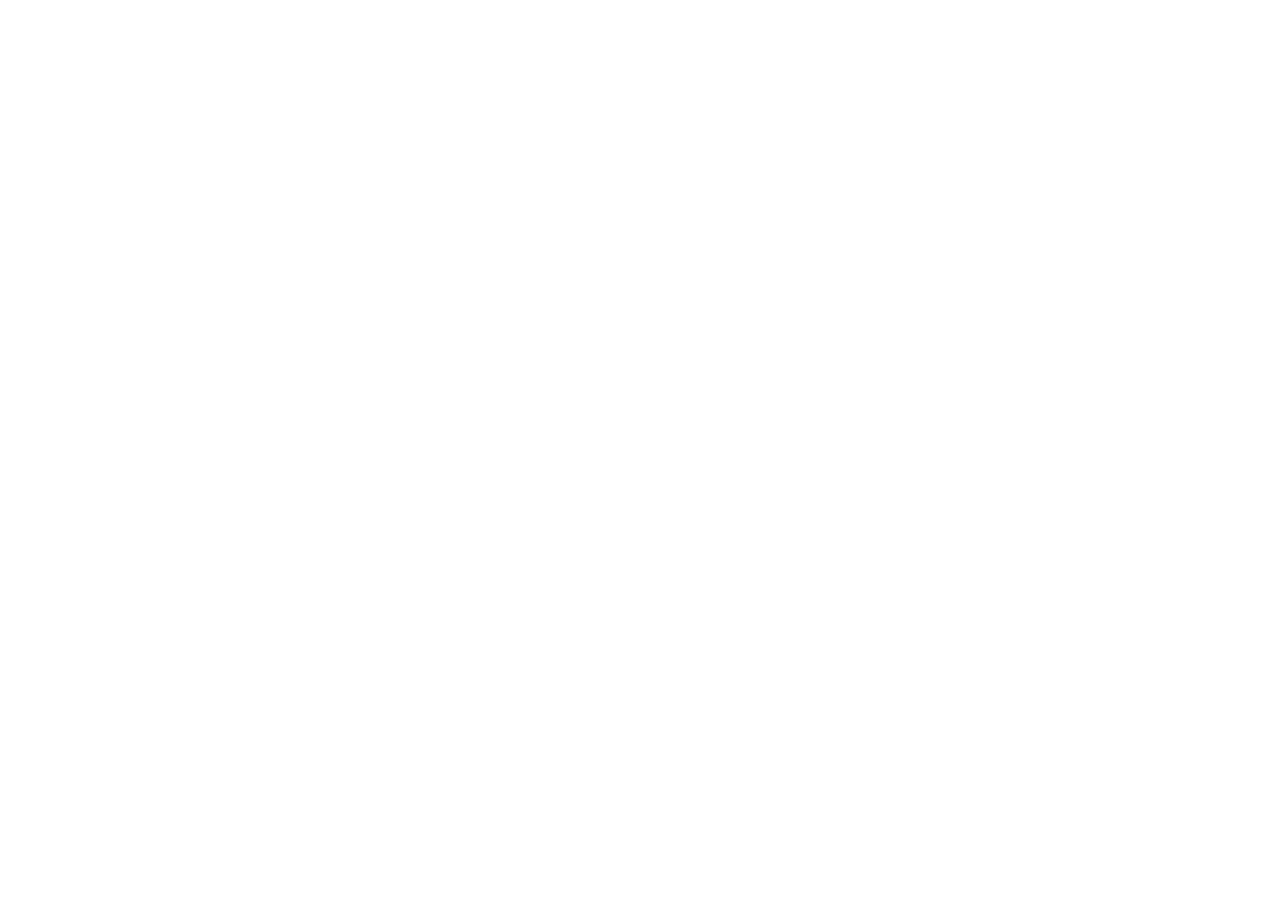
==== index.html @ 6007309a "Creación estructura básica proyecto" ====
<!DOCTYPE html>
<html lang="en">
<head>
    <meta charset="UTF-8">
    <meta name="viewport" content="width=device-width, initial-scale=1.0">
    <title>BitCook</title>
</head>
<body>
    
</body>
</html>
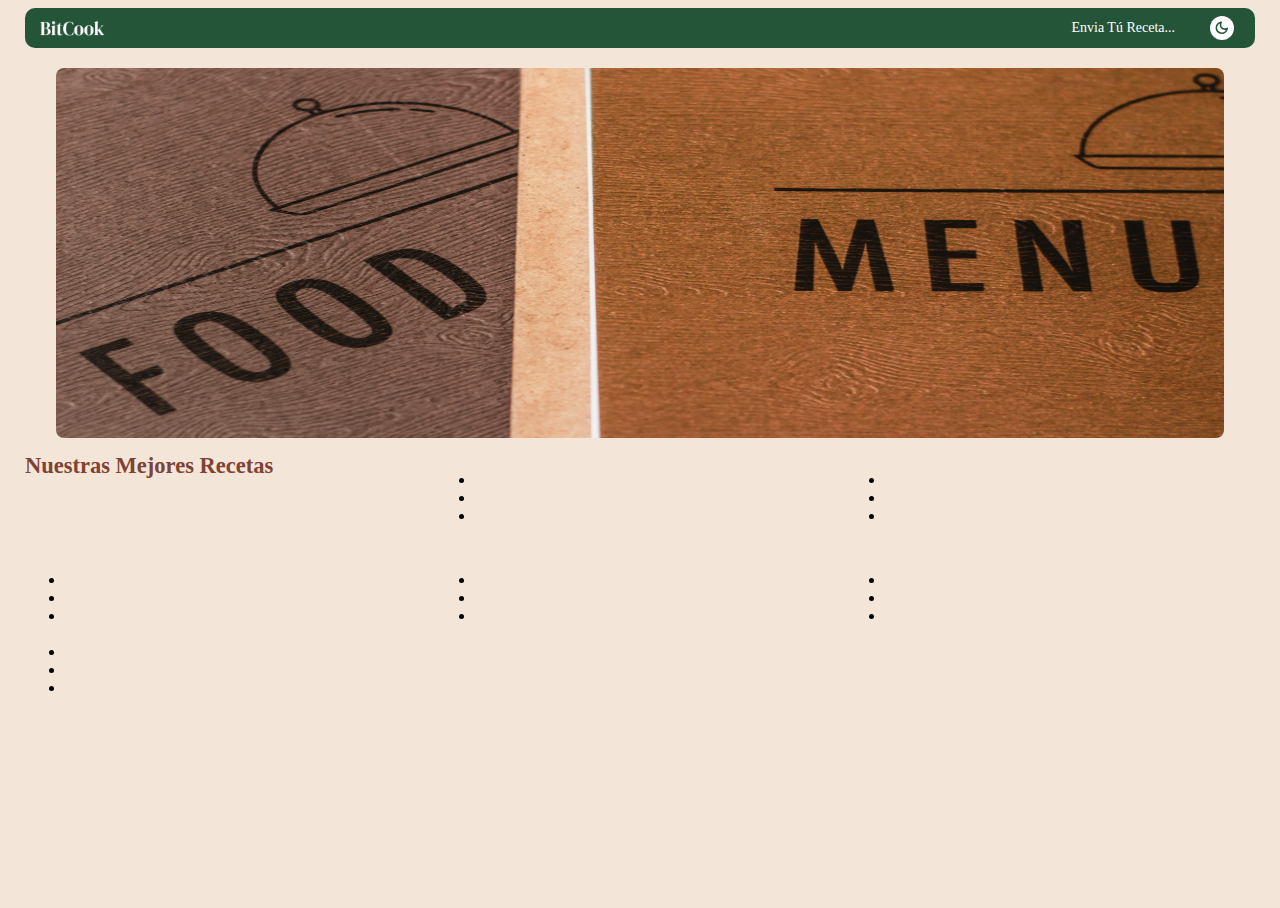
==== commit 70d4ee0d: "footer terminado, imagen principal terminada, maquetacion de contenido principal en proceso" ====
--- a/index.html
+++ b/index.html
@@ -3,9 +3,93 @@
 <head>
     <meta charset="UTF-8">
     <meta name="viewport" content="width=device-width, initial-scale=1.0">
+    <link rel="stylesheet" href="./css/stylePrincipal.css">
     <title>BitCook</title>
 </head>
 <body>
-    
+    <div class="contenedor-principal">
+
+        <header class="contenedor-header">
+            <img class="logo" src="./assets/logo_bitcook.png" alt="Logo BitCook">
+            <a class="link-encabezado" href="">Envia Tú Receta...</a>
+            <button class="btn-activar-modo-oscuro"><img class="img-modoOscuro" src="./assets/luna.svg" alt="Boton modo Oscuro"></button>
+        </header>
+        
+        <main>
+            <div class="contenedor-imagen-principal">
+                <img class="imagen-principal" src="./assets/imagenPrincipal.jpg" alt="Imagen Principal">
+            </div>
+
+            <section class="contenedor-cards">
+                <h2 class="titulo-principal">Nuestras Mejores Recetas</h2>
+
+                <article class="card1 cardGeneral">
+                    <figure class="contenedor-imagen-card"><img src="" alt=""></figure>
+                    <h3 class="titulo-card"></h3>
+                    <ul>
+                        <li></li>
+                        <li></li>
+                        <li></li>
+                    </ul>
+                </article>
+
+                <article class="card2 cardGeneral">
+                    <figure class="contenedor-imagen-card"><img src="" alt=""></figure>
+                    <h3 class="titulo-card"></h3>
+                    <ul>
+                        <li></li>
+                        <li></li>
+                        <li></li>
+                    </ul>
+                </article>
+
+                <article class="card3 cardGeneral">
+                    <figure class="contenedor-imagen-card"><img src="" alt=""></figure>
+                    <h3 class="titulo-card"></h3>
+                    <ul>
+                        <li></li>
+                        <li></li>
+                        <li></li>
+                    </ul>
+                </article>
+
+                <article class="card4 cardGeneral">
+                    <figure class="contenedor-imagen-card"><img src="" alt=""></figure>
+                    <h3 class="titulo-card"></h3>
+                    <ul>
+                        <li></li>
+                        <li></li>
+                        <li></li>
+                    </ul>
+                </article>
+
+                <article class="card5 cardGeneral">
+                    <figure class="contenedor-imagen-card"><img src="" alt=""></figure>
+                    <h3 class="titulo-card"></h3>
+                    <ul>
+                        <li></li>
+                        <li></li>
+                        <li></li>
+                    </ul>
+                </article>
+
+                <article class="card6 cardGeneral">
+                    <figure class="contenedor-imagen-card"><img src="" alt=""></figure>
+                    <h3 class="titulo-card"></h3>
+                    <ul>
+                        <li></li>
+                        <li></li>
+                        <li></li>
+                    </ul>
+                </article>
+
+            </section>
+        </main>
+
+        <footer>
+            
+        </footer>
+
+    </div>
 </body>
 </html>--- a/css/stylePrincipal.css
+++ b/css/stylePrincipal.css
@@ -0,0 +1,113 @@
+@import url('https://fonts.googleapis.com/css2?family=DM+Serif+Display:ital@0;1&display=swap');
+@import url('https://fonts.googleapis.com/css2?family=DM+Sans:ital,opsz,wght@0,9..40,100..1000;1,9..40,100..1000&family=DM+Serif+Display:ital@0;1&display=swap');
+
+* {
+    box-sizing: border-box;
+    margin: 0;
+    /*border: 1px solid black;*/
+}
+
+body {
+    background-color: #f3e5d8;
+}
+
+.contenedor-principal {
+    padding: 0px 25px;
+    margin-top: 8px;
+    display: grid;
+    grid-template-rows: 45px 400px 1fr 55px;
+    grid-template-areas: "header"
+                         "imagenPrincipal"
+                         "contenidoCards"
+                         "footer"                       
+    ;
+    width: 100%;
+    height: 100vh;
+}
+
+.contenedor-header {
+    width: 100%;
+    height: 40px;
+    position: relative;
+    display: flex;
+    background-color: #255538;
+    justify-content: space-between;
+    border-radius: 10px;
+    align-items: center;
+    grid-area: header;
+}
+
+.logo {
+    margin-left: 10px;
+    width: 75px;
+    height: 25px;
+    padding: 5px 5px;
+}
+
+.link-encabezado {
+    position: absolute;
+    right: 75px;
+    text-decoration: none;
+    font-size: 14px;
+    color: white;
+    cursor: pointer;
+    margin-right: 5px;
+}
+
+.link-encabezado:hover {
+    padding: 5px;
+}
+
+.img-modoOscuro {
+    display: flex;
+    align-items: center;
+    width: 24px;
+    height: 24px;
+    cursor: pointer;
+}
+
+.img-modoOscuro:hover {
+    padding: 1px;
+}
+
+.btn-activar-modo-oscuro {
+    background: none;
+    border: none;
+    align-items: center;
+    margin-right: 15px;
+}
+
+.contenedor-imagen-principal {
+    display: flex;
+    width: 100%;
+    height: 400px;
+    justify-content: center;
+    align-items: center;
+    padding: 15px 0;
+    grid-area: imagenPrincipal;
+}
+
+.imagen-principal {
+    width: 95%;
+    height: 100%;
+    border-radius: 8px;
+}
+
+.contenedor-cards {
+    max-width: 100%;
+    height: auto;
+    grid-area: contenidoCards;
+    display: grid;
+    grid-template-columns: 1fr 1fr 1fr;
+    grid-template-rows: 100px 1fr 1fr;
+    grid-template-areas: "titulo"
+                         "card1 card2 card3"
+                         "card4 card5 card6"           
+    ;
+}
+
+.titulo-principal {
+    font-size: 22.5px;
+    font-family: "Embed code";
+    color: #7E4333;
+}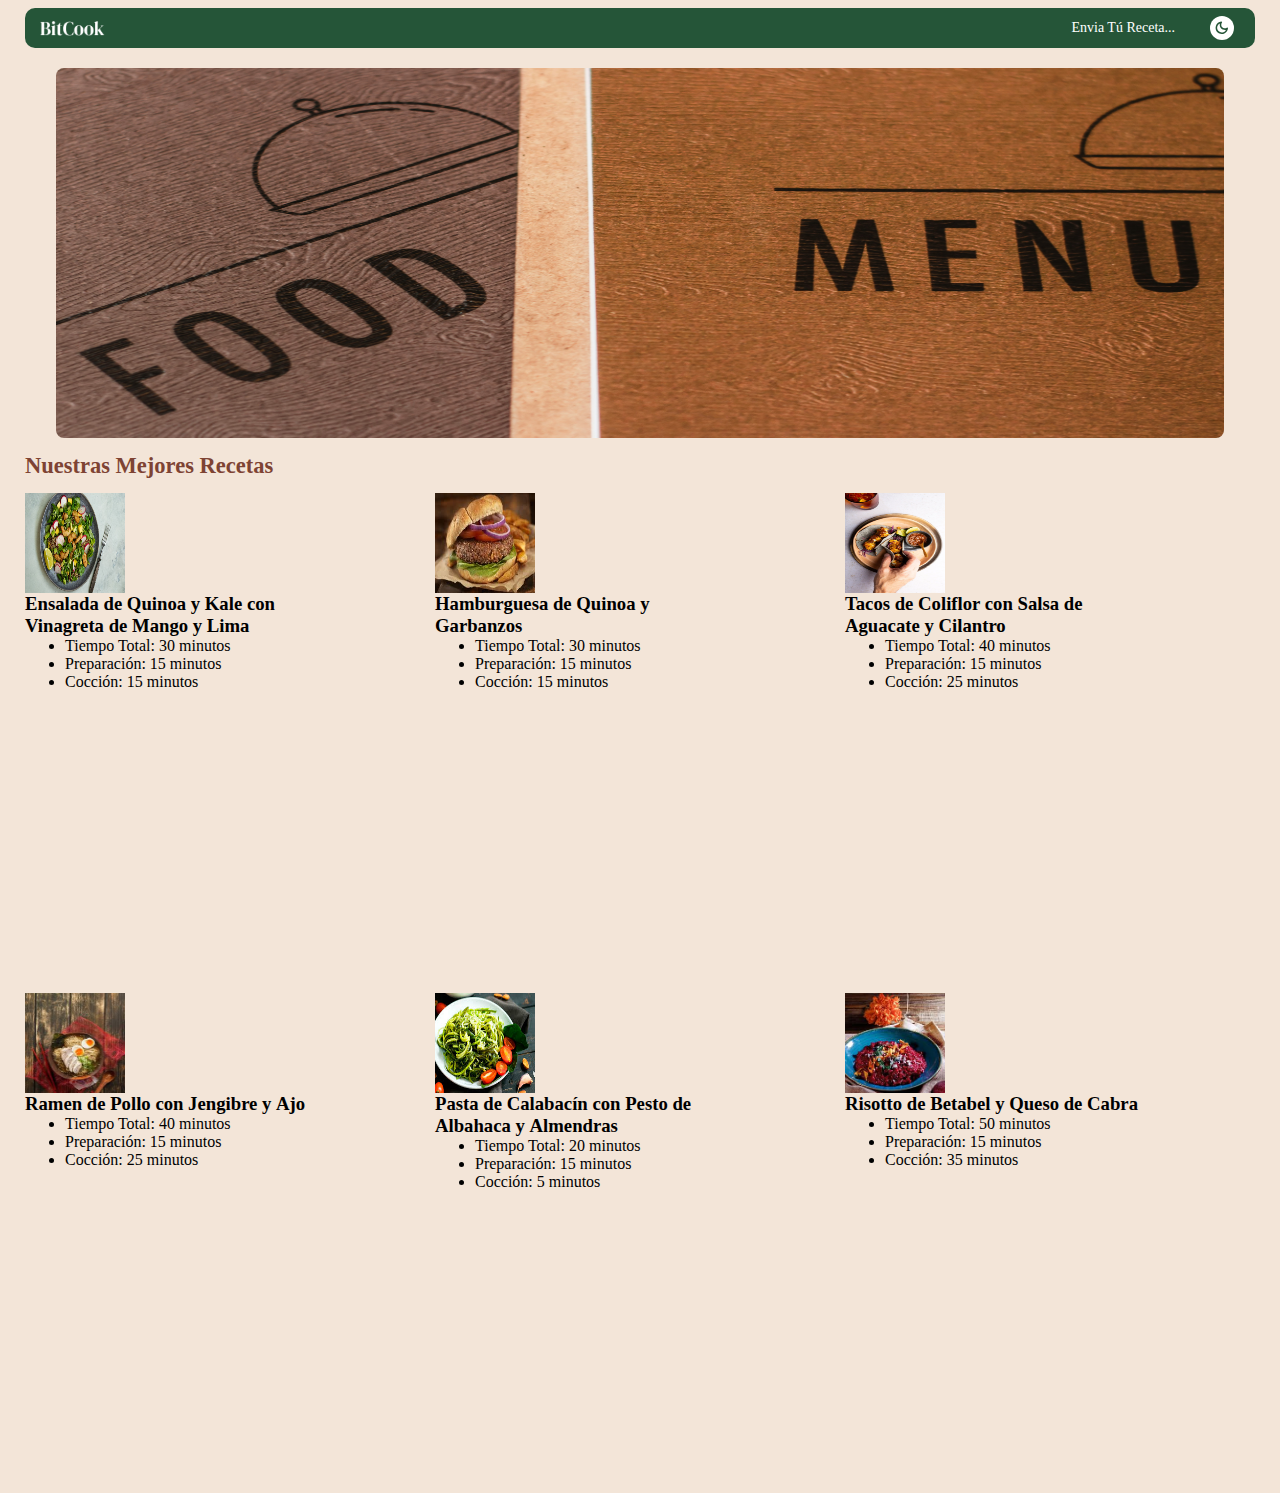
==== commit 426cd0fa: "Agregar contenido de las cards y maquetacion de grid para espacio de cards" ====
--- a/index.html
+++ b/index.html
@@ -21,65 +21,66 @@
             </div>
 
             <section class="contenedor-cards">
+                
                 <h2 class="titulo-principal">Nuestras Mejores Recetas</h2>
 
                 <article class="card1 cardGeneral">
-                    <figure class="contenedor-imagen-card"><img src="" alt=""></figure>
-                    <h3 class="titulo-card"></h3>
+                    <figure class="contenedor-imagen-card"><img class="imagen-card" src="./assets/ensalada.jpg" alt="Ensalada de Quinoa y Kale con Vinagreta de Mango y Lima"></figure>
+                    <h3 class="titulo-card">Ensalada de Quinoa y Kale con Vinagreta de Mango y Lima</h3>
                     <ul>
-                        <li></li>
-                        <li></li>
-                        <li></li>
+                        <li class="tiempo-total">Tiempo Total: 30 minutos</li>
+                        <li>Preparación: 15 minutos</li>
+                        <li>Cocción: 15 minutos</li>
                     </ul>
                 </article>
 
                 <article class="card2 cardGeneral">
-                    <figure class="contenedor-imagen-card"><img src="" alt=""></figure>
-                    <h3 class="titulo-card"></h3>
+                    <figure class="contenedor-imagen-card"><img class="imagen-card" src="./assets/HamburguesaDeQuinoaYGarbanzos.jpeg" alt="Hamburguesa de Quinoa y Garbanzos"></figure>
+                    <h3 class="titulo-card">Hamburguesa de Quinoa y Garbanzos</h3>
                     <ul>
-                        <li></li>
-                        <li></li>
-                        <li></li>
+                        <li class="tiempo-total">Tiempo Total: 30 minutos</li>
+                        <li>Preparación: 15 minutos</li>
+                        <li>Cocción: 15 minutos</li>
                     </ul>
                 </article>
 
                 <article class="card3 cardGeneral">
-                    <figure class="contenedor-imagen-card"><img src="" alt=""></figure>
-                    <h3 class="titulo-card"></h3>
+                    <figure class="contenedor-imagen-card"><img class="imagen-card" src="./assets/tacosColiflor.webp" alt="Tacos de Coliflor con Salsa de Aguacate y Cilantro"></figure>
+                    <h3 class="titulo-card">Tacos de Coliflor con Salsa de Aguacate y Cilantro</h3>
                     <ul>
-                        <li></li>
-                        <li></li>
-                        <li></li>
+                        <li class="tiempo-total">Tiempo Total: 40 minutos</li>
+                        <li>Preparación: 15 minutos</li>
+                        <li>Cocción: 25 minutos</li>
                     </ul>
                 </article>
 
                 <article class="card4 cardGeneral">
-                    <figure class="contenedor-imagen-card"><img src="" alt=""></figure>
-                    <h3 class="titulo-card"></h3>
+                    <figure class="contenedor-imagen-card"><img class="imagen-card" src="./assets/ramenConPollo.jpeg" alt="Ramen de Pollo con Jengibre y Ajo"></figure>
+                    <h3 class="titulo-card">Ramen de Pollo con Jengibre y Ajo</h3>
                     <ul>
-                        <li></li>
-                        <li></li>
-                        <li></li>
+                        <li class="tiempo-total">Tiempo Total: 40 minutos</li>
+                        <li>Preparación: 15 minutos</li>
+                        <li>Cocción: 25 minutos</li>
                     </ul>
                 </article>
 
                 <article class="card5 cardGeneral">
-                    <figure class="contenedor-imagen-card"><img src="" alt=""></figure>
-                    <h3 class="titulo-card"></h3>
+                    <figure class="contenedor-imagen-card"><img class="imagen-card" src="./assets/espaguetis.jpeg" alt="Pasta de Calabacín con Pesto de Albahaca y Almendras"></figure>
+                    <h3 class="titulo-card">Pasta de Calabacín con Pesto de Albahaca y Almendras</h3>
                     <ul>
-                        <li></li>
-                        <li></li>
-                        <li></li>
+                        <li class="tiempo-total">Tiempo Total: 20 minutos</li>
+                        <li>Preparación: 15 minutos</li>
+                        <li>Cocción: 5 minutos</li>
                     </ul>
                 </article>
 
                 <article class="card6 cardGeneral">
-                    <figure class="contenedor-imagen-card"><img src="" alt=""></figure>
-                    <h3 class="titulo-card"></h3>
+                    <figure class="contenedor-imagen-card"><img class="imagen-card" src="./assets/RisottoDeBetabelYQuesoDeCabra.jpeg" alt="Risotto de Betabel y Queso de Cabra"></figure>
+                    <h3 class="titulo-card">Risotto de Betabel y Queso de Cabra</h3>
                     <ul>
-                        <li></li>
-                        <li></li>
-                        <li></li>
+                        <li class="tiempo-total">Tiempo Total: 50 minutos</li>
+                        <li>Preparación: 15 minutos</li>
+                        <li>Cocción: 35 minutos</li>
                     </ul>
                 </article>
 
--- a/css/stylePrincipal.css
+++ b/css/stylePrincipal.css
@@ -99,8 +99,8 @@
     grid-area: contenidoCards;
     display: grid;
     grid-template-columns: 1fr 1fr 1fr;
-    grid-template-rows: 100px 1fr 1fr;
-    grid-template-areas: "titulo"
+    grid-template-rows: 40px 1fr 1fr;
+    grid-template-areas: "titulo titulo titulo"
                          "card1 card2 card3"
                          "card4 card5 card6"           
     ;
@@ -110,4 +110,48 @@
     font-size: 22.5px;
     font-family: "Embed code";
     color: #7E4333;
+    grid-area: titulo;
+}
+
+.cardGeneral {
+    width: 300px;
+    height: 500px;
+}
+
+.card1 {
+    grid-area: card1;
+}
+
+.card2 {
+    grid-area: card2;
+}
+
+.card3 {
+    grid-area: card3;
+}
+
+.card4 {
+    grid-area: card4;
+}
+
+.card5 {
+    grid-area: card5;
+}
+
+.card6 {
+    grid-area: card6;
+}
+
+.imagen-card {
+    width: 100%;
+    height: 100%;
+}
+
+.contenedor-imagen-card {
+    width: 100px;
+    height: 100px;
+}
+
+.tiempo-total {
+
 }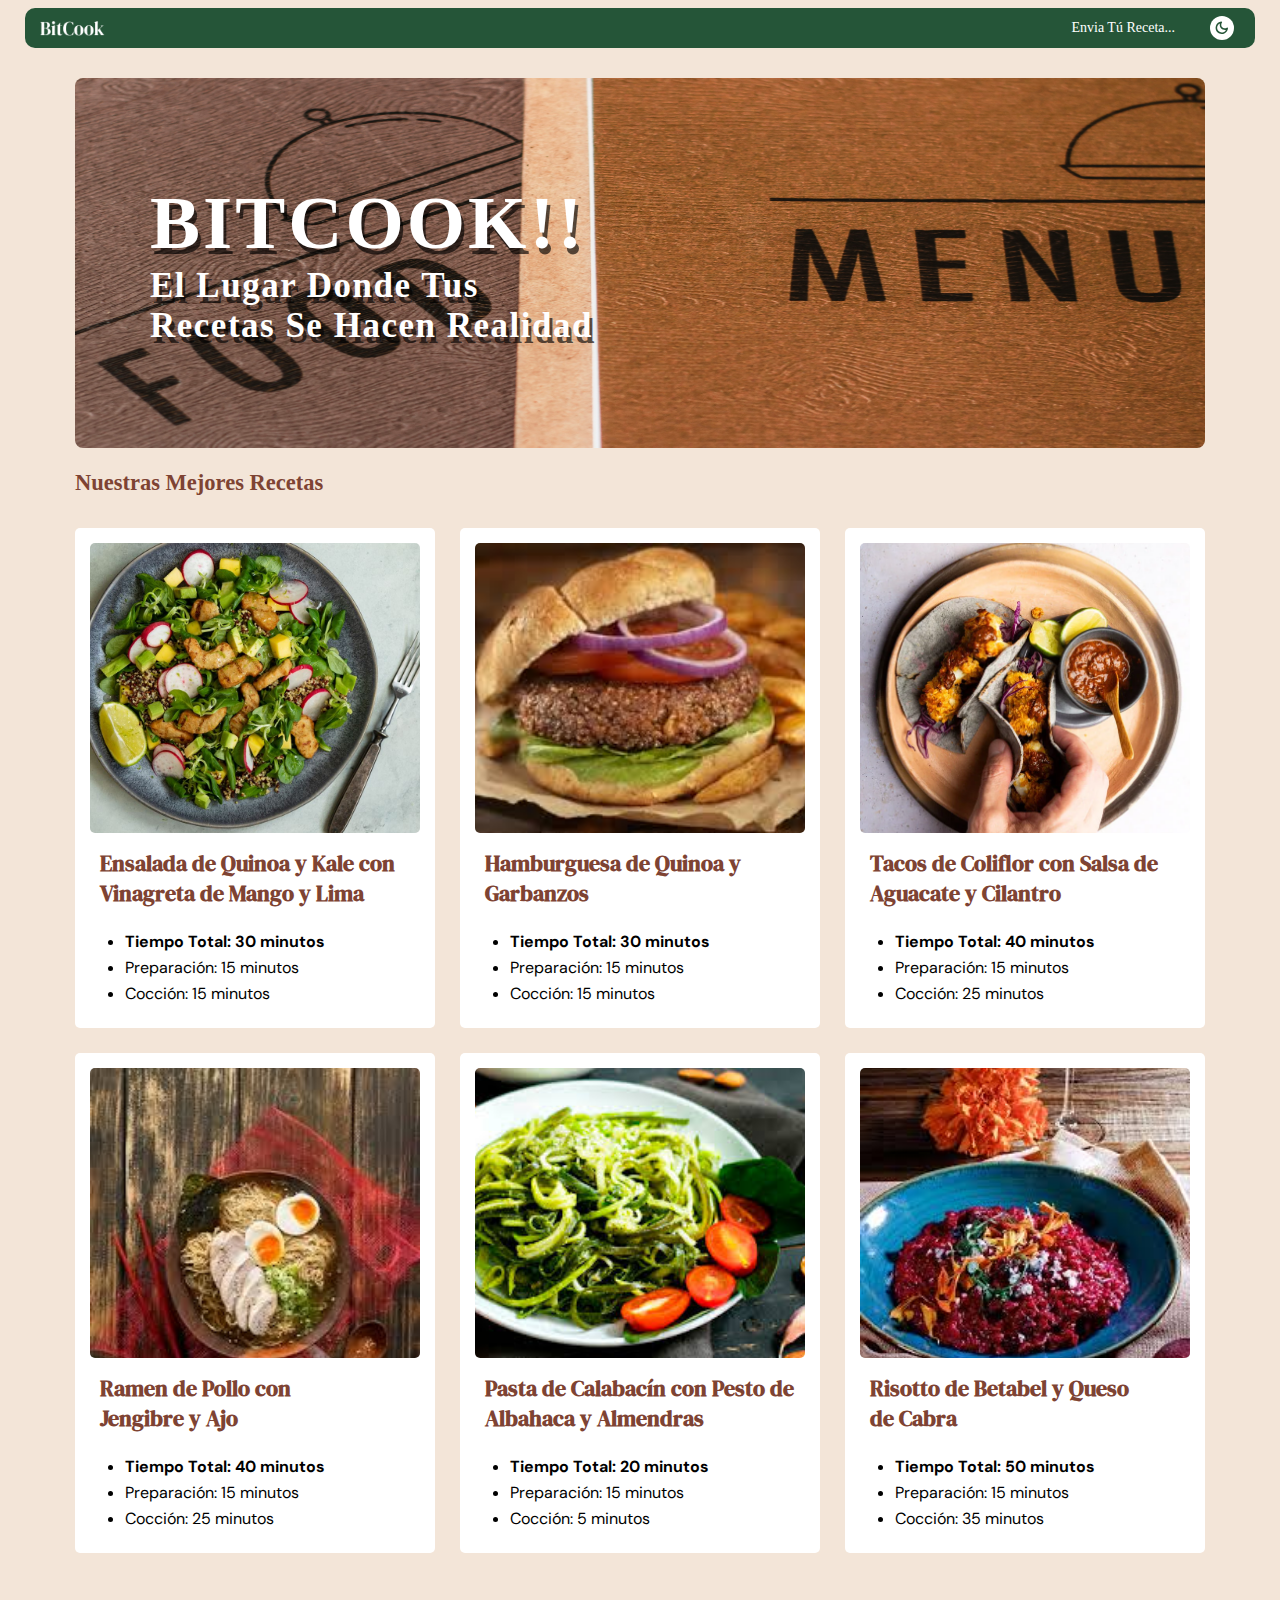
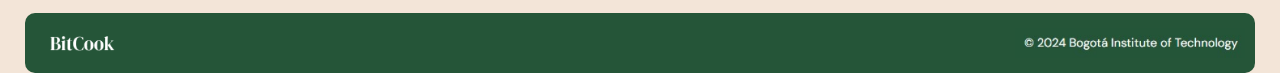
==== commit 12d6319f: "Terminada vista principal y sus vistas responsive" ====
--- a/index.html
+++ b/index.html
@@ -15,9 +15,14 @@
             <button class="btn-activar-modo-oscuro"><img class="img-modoOscuro" src="./assets/luna.svg" alt="Boton modo Oscuro"></button>
         </header>
         
-        <main>
+        <main class="main">
             <div class="contenedor-imagen-principal">
                 <img class="imagen-principal" src="./assets/imagenPrincipal.jpg" alt="Imagen Principal">
+                <div class="contenedor-texto-imagen">
+                    <h1>BITCOOK!!</h1>
+                    <h2>El Lugar Donde Tus <br> Recetas Se Hacen Realidad</h2>
+                </div>
+                
             </div>
 
             <section class="contenedor-cards">
@@ -26,69 +31,96 @@
 
                 <article class="card1 cardGeneral">
                     <figure class="contenedor-imagen-card"><img class="imagen-card" src="./assets/ensalada.jpg" alt="Ensalada de Quinoa y Kale con Vinagreta de Mango y Lima"></figure>
-                    <h3 class="titulo-card">Ensalada de Quinoa y Kale con Vinagreta de Mango y Lima</h3>
-                    <ul>
-                        <li class="tiempo-total">Tiempo Total: 30 minutos</li>
-                        <li>Preparación: 15 minutos</li>
-                        <li>Cocción: 15 minutos</li>
-                    </ul>
+                    <div class="contenedor-titulo-card">
+                        <h2 class="titulo-card">Ensalada de Quinoa y Kale con Vinagreta de Mango y Lima</h2>
+                    </div>
+                    <div class="contenedor-info-card">
+                        <ul class="lista-tiempo-preparacion-card">
+                            <li class="tiempo-total">Tiempo Total: 30 minutos</li>
+                            <li>Preparación: 15 minutos</li>
+                            <li>Cocción: 15 minutos</li>
+                        </ul>
+                    </div>
                 </article>
 
                 <article class="card2 cardGeneral">
                     <figure class="contenedor-imagen-card"><img class="imagen-card" src="./assets/HamburguesaDeQuinoaYGarbanzos.jpeg" alt="Hamburguesa de Quinoa y Garbanzos"></figure>
-                    <h3 class="titulo-card">Hamburguesa de Quinoa y Garbanzos</h3>
-                    <ul>
-                        <li class="tiempo-total">Tiempo Total: 30 minutos</li>
-                        <li>Preparación: 15 minutos</li>
-                        <li>Cocción: 15 minutos</li>
-                    </ul>
+                    <div class="contenedor-titulo-card">
+                        <h2 class="titulo-card">Hamburguesa de Quinoa y Garbanzos</h2>
+                    </div>
+                    <div class="contenedor-info-card">
+                        <ul class="lista-tiempo-preparacion-card">
+                            <li class="tiempo-total">Tiempo Total: 30 minutos</li>
+                            <li>Preparación: 15 minutos</li>
+                            <li>Cocción: 15 minutos</li>
+                        </ul>
+                    </div>
                 </article>
 
                 <article class="card3 cardGeneral">
-                    <figure class="contenedor-imagen-card"><img class="imagen-card" src="./assets/tacosColiflor.webp" alt="Tacos de Coliflor con Salsa de Aguacate y Cilantro"></figure>
-                    <h3 class="titulo-card">Tacos de Coliflor con Salsa de Aguacate y Cilantro</h3>
-                    <ul>
-                        <li class="tiempo-total">Tiempo Total: 40 minutos</li>
-                        <li>Preparación: 15 minutos</li>
-                        <li>Cocción: 25 minutos</li>
-                    </ul>
+                    <figure class="contenedor-imagen-card"><img class="imagen-card imagen-rotativa" src="./assets/tacosColiflor.webp" alt="Tacos de Coliflor con Salsa de Aguacate y Cilantro"></figure>
+                    <div class="contenedor-titulo-card">
+                        <h2 class="titulo-card">Tacos de Coliflor con Salsa de Aguacate y Cilantro</h2>
+                    </div>
+                    <div class="contenedor-info-card">
+                        <ul class="lista-tiempo-preparacion-card">
+                            <li class="tiempo-total">Tiempo Total: 40 minutos</li>
+                            <li>Preparación: 15 minutos</li>
+                            <li>Cocción: 25 minutos</li>
+                        </ul>
+                    </div>
                 </article>
 
                 <article class="card4 cardGeneral">
-                    <figure class="contenedor-imagen-card"><img class="imagen-card" src="./assets/ramenConPollo.jpeg" alt="Ramen de Pollo con Jengibre y Ajo"></figure>
-                    <h3 class="titulo-card">Ramen de Pollo con Jengibre y Ajo</h3>
-                    <ul>
-                        <li class="tiempo-total">Tiempo Total: 40 minutos</li>
-                        <li>Preparación: 15 minutos</li>
-                        <li>Cocción: 25 minutos</li>
-                    </ul>
+                    <figure class="contenedor-imagen-card"><img class="imagen-card imagen-rotativa" src="./assets/ramenConPollo.jpeg" alt="Ramen de Pollo con Jengibre y Ajo"></figure>
+                    <div class="contenedor-titulo-card">
+                        <h2 class="titulo-card">Ramen de Pollo con Jengibre y Ajo</h2>
+                    </div>
+                    <div class="contenedor-info-card">
+                        <ul class="lista-tiempo-preparacion-card">
+                            <li class="tiempo-total">Tiempo Total: 40 minutos</li>
+                            <li>Preparación: 15 minutos</li>
+                            <li>Cocción: 25 minutos</li>
+                        </ul>
+                    </div>
                 </article>
 
                 <article class="card5 cardGeneral">
                     <figure class="contenedor-imagen-card"><img class="imagen-card" src="./assets/espaguetis.jpeg" alt="Pasta de Calabacín con Pesto de Albahaca y Almendras"></figure>
-                    <h3 class="titulo-card">Pasta de Calabacín con Pesto de Albahaca y Almendras</h3>
-                    <ul>
-                        <li class="tiempo-total">Tiempo Total: 20 minutos</li>
-                        <li>Preparación: 15 minutos</li>
-                        <li>Cocción: 5 minutos</li>
-                    </ul>
+                    <div class="contenedor-titulo-card">
+                        <h2 class="titulo-card">Pasta de Calabacín con Pesto de Albahaca y Almendras</h2>
+                    </div>
+                    <div class="contenedor-info-card">
+                        <ul class="lista-tiempo-preparacion-card">
+                            <li class="tiempo-total">Tiempo Total: 20 minutos</li>
+                            <li>Preparación: 15 minutos</li>
+                            <li>Cocción: 5 minutos</li>
+                        </ul>
+                    </div>
                 </article>
 
                 <article class="card6 cardGeneral">
                     <figure class="contenedor-imagen-card"><img class="imagen-card" src="./assets/RisottoDeBetabelYQuesoDeCabra.jpeg" alt="Risotto de Betabel y Queso de Cabra"></figure>
-                    <h3 class="titulo-card">Risotto de Betabel y Queso de Cabra</h3>
-                    <ul>
-                        <li class="tiempo-total">Tiempo Total: 50 minutos</li>
-                        <li>Preparación: 15 minutos</li>
-                        <li>Cocción: 35 minutos</li>
-                    </ul>
+                    <div class="contenedor-titulo-card">
+                        <h2 class="titulo-card">Risotto de Betabel y Queso de Cabra</h2>
+                    </div>
+                    <div class="contenedor-info-card">
+                        <ul class="lista-tiempo-preparacion-card">
+                            <li class="tiempo-total">Tiempo Total: 50 minutos</li>
+                            <li>Preparación: 15 minutos</li>
+                            <li>Cocción: 35 minutos</li>
+                        </ul>
+                    </div>
                 </article>
 
             </section>
         </main>
 
         <footer>
-            
+            <div class="contenido-footer">
+                <img class="logo" src="./assets/logo_bitcook.png" alt="Logo BitCook">
+                <img class="img-copyright" src="./assets/copyright.png" alt="Copyright">
+            </div>
         </footer>
 
     </div>
--- a/css/stylePrincipal.css
+++ b/css/stylePrincipal.css
@@ -15,10 +15,9 @@
     padding: 0px 25px;
     margin-top: 8px;
     display: grid;
-    grid-template-rows: 45px 400px 1fr 55px;
+    grid-template-rows: 55px 1fr 55px;
     grid-template-areas: "header"
-                         "imagenPrincipal"
-                         "contenidoCards"
+                         "main"
                          "footer"                       
     ;
     width: 100%;
@@ -84,19 +83,38 @@
     justify-content: center;
     align-items: center;
     padding: 15px 0;
-    grid-area: imagenPrincipal;
+    position: relative;
+}
+
+.contenedor-texto-imagen {
+    position: absolute;
+    left: 75px;
+}
+
+.contenedor-texto-imagen h1 {
+    color: white;
+    font-size: 75px;
+    font-family: 'Times New Roman', Times, serif;
+    letter-spacing: 3px;
+    text-shadow: 3px 6px rgba(0, 0, 0, 0.645);
+}
+
+.contenedor-texto-imagen h2 {
+    color: white;
+    font-family: EMBED CODE;
+    font-size: 35px;
+    letter-spacing: 1.5px;
+    text-shadow: 3px 6px rgba(0, 0, 0, 0.651);
 }
 
 .imagen-principal {
-    width: 95%;
+    width: 100%;
     height: 100%;
     border-radius: 8px;
 }
 
 .contenedor-cards {
-    max-width: 100%;
-    height: auto;
-    grid-area: contenidoCards;
+    max-width: 100%;  
     display: grid;
     grid-template-columns: 1fr 1fr 1fr;
     grid-template-rows: 40px 1fr 1fr;
@@ -104,18 +122,31 @@
                          "card1 card2 card3"
                          "card4 card5 card6"           
     ;
+    
+    align-items: center;
+    justify-content: center;
+    gap: 25px;
 }
 
 .titulo-principal {
     font-size: 22.5px;
     font-family: "Embed code";
     color: #7E4333;
-    grid-area: titulo;
 }
 
 .cardGeneral {
-    width: 300px;
+    width: 100%;
     height: 500px;
+    padding: 10px;
+    margin: 0 auto;
+    border-radius: 5px;
+    background-color: #FFFFFF;
+}
+
+.cardGeneral:hover {
+    transform: scale(1.02);
+    box-shadow: 7.5px 7.5px 5px 2.5px rgba(0, 0, 0, 0.158);
+    transition: transform ease-in-out 600ms;
 }
 
 .card1 {
@@ -145,13 +176,180 @@
 .imagen-card {
     width: 100%;
     height: 100%;
+    object-fit: cover;
+    padding: 5px;
+    border-radius: 10px;
 }
 
 .contenedor-imagen-card {
-    width: 100px;
-    height: 100px;
+    width: 100%;
+    height: 300px;
+
+}
+
+.lista-tiempo-preparacion-card {
+    margin-top: 40px;
+}
+
+.lista-tiempo-preparacion-card li {
+    margin-top: 5px;
+    font-family: DM Sans;
 }
 
 .tiempo-total {
+    font-weight: bold;
+
+}
+
+.main {
+    width: 100%;
+    display: flex;
+    flex-direction: column;
+    align-items: center;
+    padding: 0 50px;
+}
+
+.contenedor-info-card {
+    display: flex;
+    align-items: center;
+    margin-top: -7px;
+}
+
+.contenedor-titulo-card {
+    width: 100%;
+    height: 30px;
+    position: relative;
+    display: flex;
+    align-items: center;
+    margin-top: 25px;
+}
+
+.titulo-card {
+    font-size: 22px;
+    font-family: DM Serif Display;
+    color: #7E4333;
+    padding: 3px 15px;
+}
+
+footer {
+    grid-area: footer;
+}
+
+.contenido-footer {
+    width: 100%;
+    height: 60px;
+    margin-top: 60px;
+    display: flex;
+    flex-direction: row;
+    justify-content: space-between;
+    background-color: #255538;
+    align-items: center;
+    padding: 0 10px;
+    border-radius: 10px;
+    margin-bottom: 0px;
+}
+
+.img-copyright {
+    width: 230px;
+    height: 30px;
+}
+
+/* Media Queries Tablet */
+@media (max-width: 768px) {
+
+    .contenedor-header {
+        margin: 0 -10px;
+    }
+
+    .contenido-footer {
+        margin: 0px -5px;
+        margin-top: 40px;
+    }
+
+    .contenedor-cards {
+        grid-template-columns: 1fr 1fr;
+        grid-template-rows: 40px 1fr 1fr 1fr;
+        grid-template-areas: "titulo titulo"
+                             "card1 card2"
+                             "card3 card4"
+                             "card5 card6"           
+        ;
+    }
+
+    .cardGeneral {
+        width: 100%;
+        height: auto;
+    }
+
+    .contenedor-imagen-card {
+        width: 100%;
+        height: 200px;
+    
+    }
+
+    .titulo-card {
+        font-size: 18px;
+    }
+
+}
+
+@media (max-width: 480px) {
+
+    .contenedor-header {
+        margin: 0 0px;
+    }
+
+    .contenido-footer {
+        margin: 0px 0px;
+        margin-top: 40px;
+    }
+
+    .contenedor-cards {
+        grid-template-columns: 1fr;
+        grid-template-rows: 40px 1fr 1fr 1fr 1fr 1fr 1fr;
+        grid-template-areas: "titulo"
+                             "card1"
+                             "card2"
+                             "card3"
+                             "card4"
+                             "card5"
+                             "card6"           
+        ;
+    }
+
+    .cardGeneral {
+        width: 100%;
+        height: auto;
+    }
+
+    .contenedor-imagen-card {
+        width: 100%;
+        height: 150px;
+    }
+
+    .titulo-principal {
+        text-align: center;
+    }
+
+    .contenedor-texto-imagen {
+        display: flex;
+        flex-direction: column;
+        position: absolute;
+        left: 10px;
+    }
+
+    .contenedor-texto-imagen h1 {
+        font-size: 33px;
+        text-align: center;
+    }
+
+    .contenedor-texto-imagen h2 {
+        font-size: 23px;
+        text-align: center;
+    }
+
+    .titulo-card {
+        font-size: 18px;
+    }
 
 }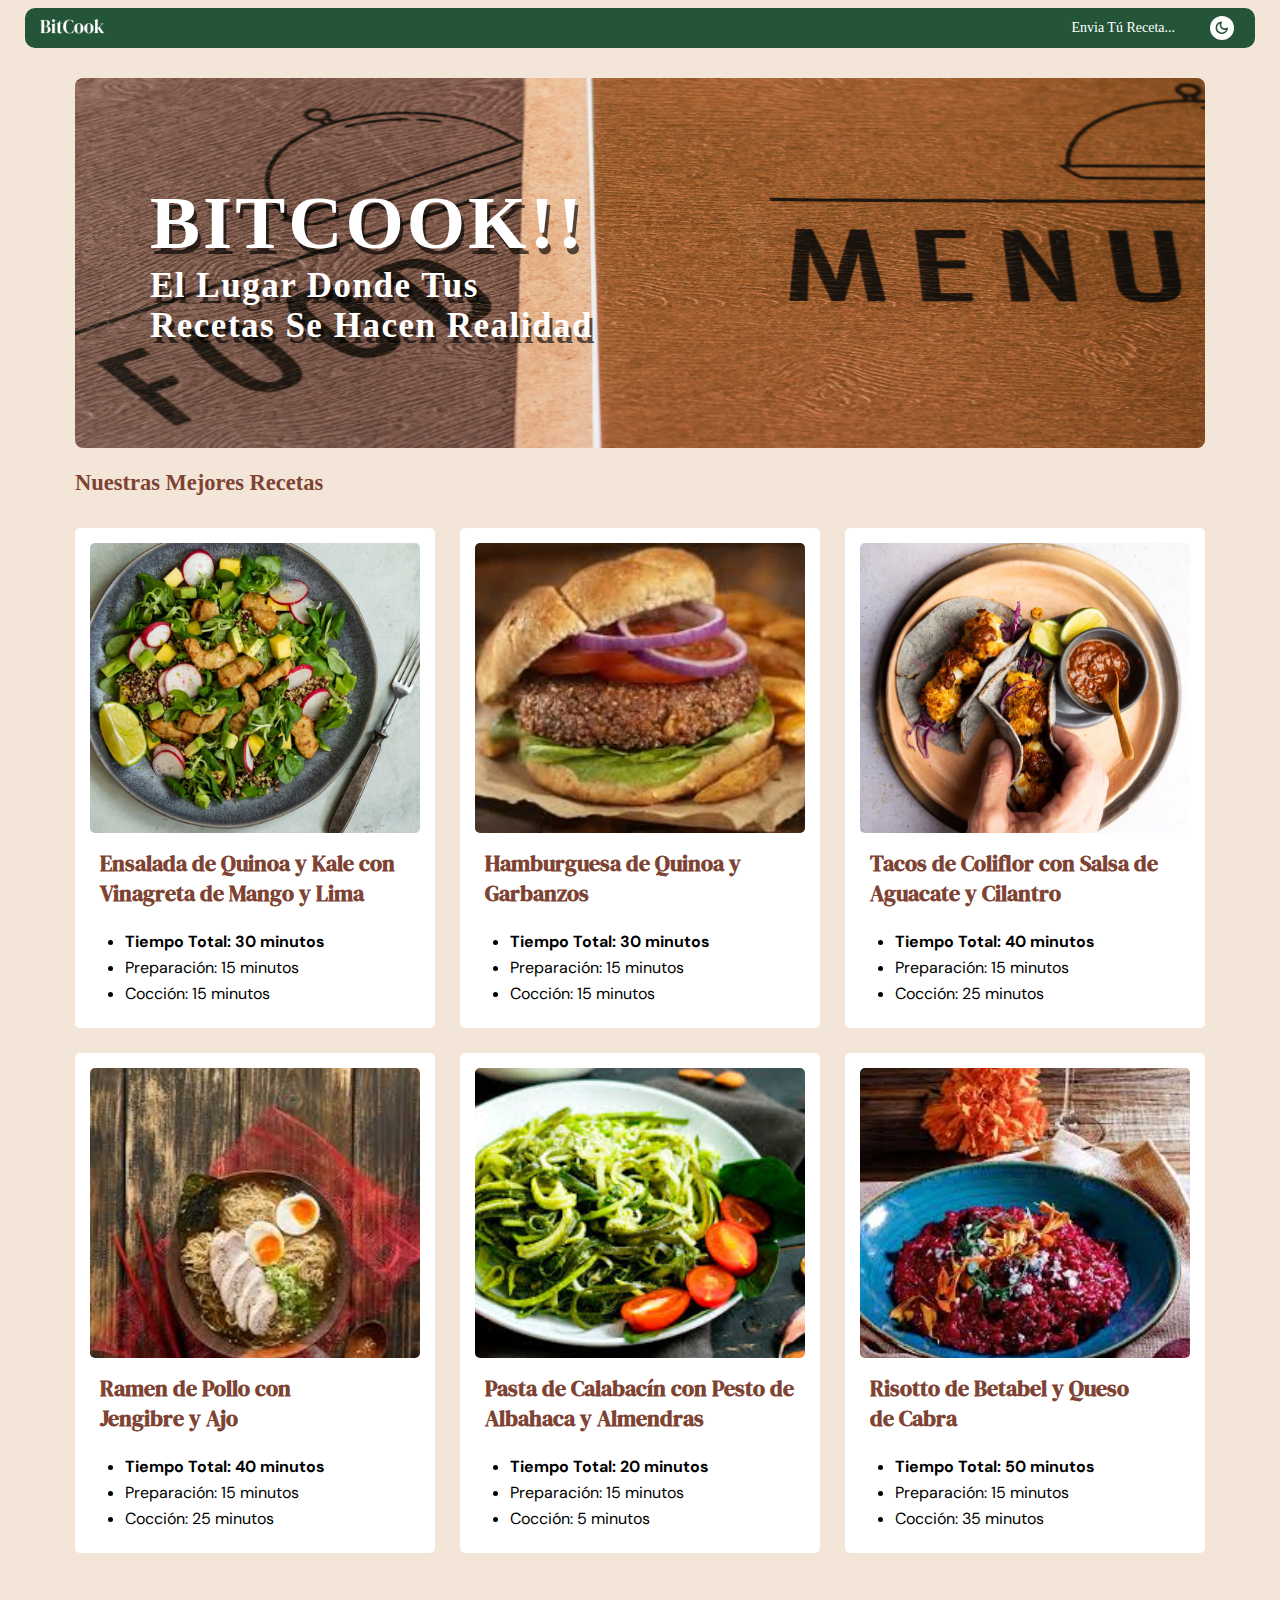
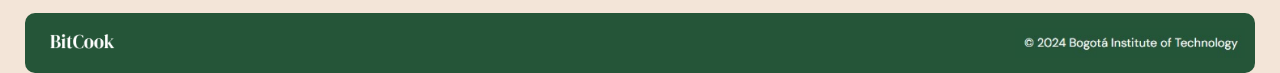
==== commit 98a1775f: "Terminación vista recetas y enlace entre pagínas" ====
--- a/index.html
+++ b/index.html
@@ -10,8 +10,10 @@
     <div class="contenedor-principal">
 
         <header class="contenedor-header">
-            <img class="logo" src="./assets/logo_bitcook.png" alt="Logo BitCook">
-            <a class="link-encabezado" href="">Envia Tú Receta...</a>
+            <a href="index.html">
+                <img class="logo" src="./assets/logo_bitcook.png" alt="Logo BitCook">
+            </a>
+            <a class="link-encabezado" href="./views/formulario.html">Envia Tú Receta...</a>
             <button class="btn-activar-modo-oscuro"><img class="img-modoOscuro" src="./assets/luna.svg" alt="Boton modo Oscuro"></button>
         </header>
         
@@ -29,96 +31,110 @@
                 
                 <h2 class="titulo-principal">Nuestras Mejores Recetas</h2>
 
-                <article class="card1 cardGeneral">
-                    <figure class="contenedor-imagen-card"><img class="imagen-card" src="./assets/ensalada.jpg" alt="Ensalada de Quinoa y Kale con Vinagreta de Mango y Lima"></figure>
-                    <div class="contenedor-titulo-card">
-                        <h2 class="titulo-card">Ensalada de Quinoa y Kale con Vinagreta de Mango y Lima</h2>
-                    </div>
-                    <div class="contenedor-info-card">
-                        <ul class="lista-tiempo-preparacion-card">
-                            <li class="tiempo-total">Tiempo Total: 30 minutos</li>
-                            <li>Preparación: 15 minutos</li>
-                            <li>Cocción: 15 minutos</li>
-                        </ul>
-                    </div>
-                </article>
+                <a href="./views/vistaEnsaladaDeQuinoa.html"class="card1">
+                    <article class="card1 cardGeneral">
+                        <figure class="contenedor-imagen-card"><img class="imagen-card" src="./assets/ensalada.jpg" alt="Ensalada de Quinoa y Kale con Vinagreta de Mango y Lima"></figure>
+                        <div class="contenedor-titulo-card">
+                            <h2 class="titulo-card">Ensalada de Quinoa y Kale con Vinagreta de Mango y Lima</h2>
+                        </div>
+                        <div class="contenedor-info-card">
+                            <ul class="lista-tiempo-preparacion-card">
+                                <li class="tiempo-total">Tiempo Total: 30 minutos</li>
+                                <li>Preparación: 15 minutos</li>
+                                <li>Cocción: 15 minutos</li>
+                            </ul>
+                        </div>
+                    </article>
+                </a>
 
-                <article class="card2 cardGeneral">
-                    <figure class="contenedor-imagen-card"><img class="imagen-card" src="./assets/HamburguesaDeQuinoaYGarbanzos.jpeg" alt="Hamburguesa de Quinoa y Garbanzos"></figure>
-                    <div class="contenedor-titulo-card">
-                        <h2 class="titulo-card">Hamburguesa de Quinoa y Garbanzos</h2>
-                    </div>
-                    <div class="contenedor-info-card">
-                        <ul class="lista-tiempo-preparacion-card">
-                            <li class="tiempo-total">Tiempo Total: 30 minutos</li>
-                            <li>Preparación: 15 minutos</li>
-                            <li>Cocción: 15 minutos</li>
-                        </ul>
-                    </div>
-                </article>
+                <a href="./views/vistaHamburguesaDeQuinoa.html" class="card2">
+                    <article class="card2 cardGeneral">
+                        <figure class="contenedor-imagen-card"><img class="imagen-card" src="./assets/HamburguesaDeQuinoaYGarbanzos.jpeg" alt="Hamburguesa de Quinoa y Garbanzos"></figure>
+                        <div class="contenedor-titulo-card">
+                            <h2 class="titulo-card">Hamburguesa de Quinoa y Garbanzos</h2>
+                        </div>
+                        <div class="contenedor-info-card">
+                            <ul class="lista-tiempo-preparacion-card">
+                                <li class="tiempo-total">Tiempo Total: 30 minutos</li>
+                                <li>Preparación: 15 minutos</li>
+                                <li>Cocción: 15 minutos</li>
+                            </ul>
+                        </div>
+                    </article>
+                </a>
 
-                <article class="card3 cardGeneral">
-                    <figure class="contenedor-imagen-card"><img class="imagen-card imagen-rotativa" src="./assets/tacosColiflor.webp" alt="Tacos de Coliflor con Salsa de Aguacate y Cilantro"></figure>
-                    <div class="contenedor-titulo-card">
-                        <h2 class="titulo-card">Tacos de Coliflor con Salsa de Aguacate y Cilantro</h2>
-                    </div>
-                    <div class="contenedor-info-card">
-                        <ul class="lista-tiempo-preparacion-card">
-                            <li class="tiempo-total">Tiempo Total: 40 minutos</li>
-                            <li>Preparación: 15 minutos</li>
-                            <li>Cocción: 25 minutos</li>
-                        </ul>
-                    </div>
-                </article>
+                <a href="./views/vistaTacosDeColiflor.html"class="card3">
+                    <article class="card3 cardGeneral">
+                        <figure class="contenedor-imagen-card"><img class="imagen-card imagen-rotativa" src="./assets/tacosColiflor.webp" alt="Tacos de Coliflor con Salsa de Aguacate y Cilantro"></figure>
+                        <div class="contenedor-titulo-card">
+                            <h2 class="titulo-card">Tacos de Coliflor con Salsa de Aguacate y Cilantro</h2>
+                        </div>
+                        <div class="contenedor-info-card">
+                            <ul class="lista-tiempo-preparacion-card">
+                                <li class="tiempo-total">Tiempo Total: 40 minutos</li>
+                                <li>Preparación: 15 minutos</li>
+                                <li>Cocción: 25 minutos</li>
+                            </ul>
+                        </div>
+                    </article>
+                </a>
+                
+                <a href="./views/vistaRamenDePollo.html" class="card4">
+                    <article class="card4 cardGeneral">
+                        <figure class="contenedor-imagen-card"><img class="imagen-card imagen-rotativa" src="./assets/ramenConPollo.jpeg" alt="Ramen de Pollo con Jengibre y Ajo"></figure>
+                        <div class="contenedor-titulo-card">
+                            <h2 class="titulo-card">Ramen de Pollo con Jengibre y Ajo</h2>
+                        </div>
+                        <div class="contenedor-info-card">
+                            <ul class="lista-tiempo-preparacion-card">
+                                <li class="tiempo-total">Tiempo Total: 40 minutos</li>
+                                <li>Preparación: 15 minutos</li>
+                                <li>Cocción: 25 minutos</li>
+                            </ul>
+                        </div>
+                    </article>
+                </a>
 
-                <article class="card4 cardGeneral">
-                    <figure class="contenedor-imagen-card"><img class="imagen-card imagen-rotativa" src="./assets/ramenConPollo.jpeg" alt="Ramen de Pollo con Jengibre y Ajo"></figure>
-                    <div class="contenedor-titulo-card">
-                        <h2 class="titulo-card">Ramen de Pollo con Jengibre y Ajo</h2>
-                    </div>
-                    <div class="contenedor-info-card">
-                        <ul class="lista-tiempo-preparacion-card">
-                            <li class="tiempo-total">Tiempo Total: 40 minutos</li>
-                            <li>Preparación: 15 minutos</li>
-                            <li>Cocción: 25 minutos</li>
-                        </ul>
-                    </div>
-                </article>
+                <a href="./views/vistaPastaDeCalabacin.html" class="card5">
+                    <article class="card5 cardGeneral">
+                        <figure class="contenedor-imagen-card"><img class="imagen-card" src="./assets/espaguetis.jpeg" alt="Pasta de Calabacín con Pesto de Albahaca y Almendras"></figure>
+                        <div class="contenedor-titulo-card">
+                            <h2 class="titulo-card">Pasta de Calabacín con Pesto de Albahaca y Almendras</h2>
+                        </div>
+                        <div class="contenedor-info-card">
+                            <ul class="lista-tiempo-preparacion-card">
+                                <li class="tiempo-total">Tiempo Total: 20 minutos</li>
+                                <li>Preparación: 15 minutos</li>
+                                <li>Cocción: 5 minutos</li>
+                            </ul>
+                        </div>
+                    </article>
+                </a>
 
-                <article class="card5 cardGeneral">
-                    <figure class="contenedor-imagen-card"><img class="imagen-card" src="./assets/espaguetis.jpeg" alt="Pasta de Calabacín con Pesto de Albahaca y Almendras"></figure>
-                    <div class="contenedor-titulo-card">
-                        <h2 class="titulo-card">Pasta de Calabacín con Pesto de Albahaca y Almendras</h2>
-                    </div>
-                    <div class="contenedor-info-card">
-                        <ul class="lista-tiempo-preparacion-card">
-                            <li class="tiempo-total">Tiempo Total: 20 minutos</li>
-                            <li>Preparación: 15 minutos</li>
-                            <li>Cocción: 5 minutos</li>
-                        </ul>
-                    </div>
-                </article>
-
-                <article class="card6 cardGeneral">
-                    <figure class="contenedor-imagen-card"><img class="imagen-card" src="./assets/RisottoDeBetabelYQuesoDeCabra.jpeg" alt="Risotto de Betabel y Queso de Cabra"></figure>
-                    <div class="contenedor-titulo-card">
-                        <h2 class="titulo-card">Risotto de Betabel y Queso de Cabra</h2>
-                    </div>
-                    <div class="contenedor-info-card">
-                        <ul class="lista-tiempo-preparacion-card">
-                            <li class="tiempo-total">Tiempo Total: 50 minutos</li>
-                            <li>Preparación: 15 minutos</li>
-                            <li>Cocción: 35 minutos</li>
-                        </ul>
-                    </div>
-                </article>
+                <a href="./views/vistaRisottoDeBetabel.html" class="card6">
+                    <article class="card6 cardGeneral">
+                        <figure class="contenedor-imagen-card"><img class="imagen-card" src="./assets/RisottoDeBetabelYQuesoDeCabra.jpeg" alt="Risotto de Betabel y Queso de Cabra"></figure>
+                        <div class="contenedor-titulo-card">
+                            <h2 class="titulo-card">Risotto de Betabel y Queso de Cabra</h2>
+                        </div>
+                        <div class="contenedor-info-card">
+                            <ul class="lista-tiempo-preparacion-card">
+                                <li class="tiempo-total">Tiempo Total: 50 minutos</li>
+                                <li>Preparación: 15 minutos</li>
+                                <li>Cocción: 35 minutos</li>
+                            </ul>
+                        </div>
+                    </article>
+                </a>
 
             </section>
         </main>
 
         <footer>
             <div class="contenido-footer">
-                <img class="logo" src="./assets/logo_bitcook.png" alt="Logo BitCook">
+                <a href="index.html">
+                    <img class="logo" src="./assets/logo_bitcook.png" alt="Logo BitCook">
+                </a>
                 <img class="img-copyright" src="./assets/copyright.png" alt="Copyright">
             </div>
         </footer>
--- a/css/stylePrincipal.css
+++ b/css/stylePrincipal.css
@@ -352,4 +352,9 @@
         font-size: 18px;
     }
 
+}
+
+a {
+    text-decoration: none;
+    color: black;
 }